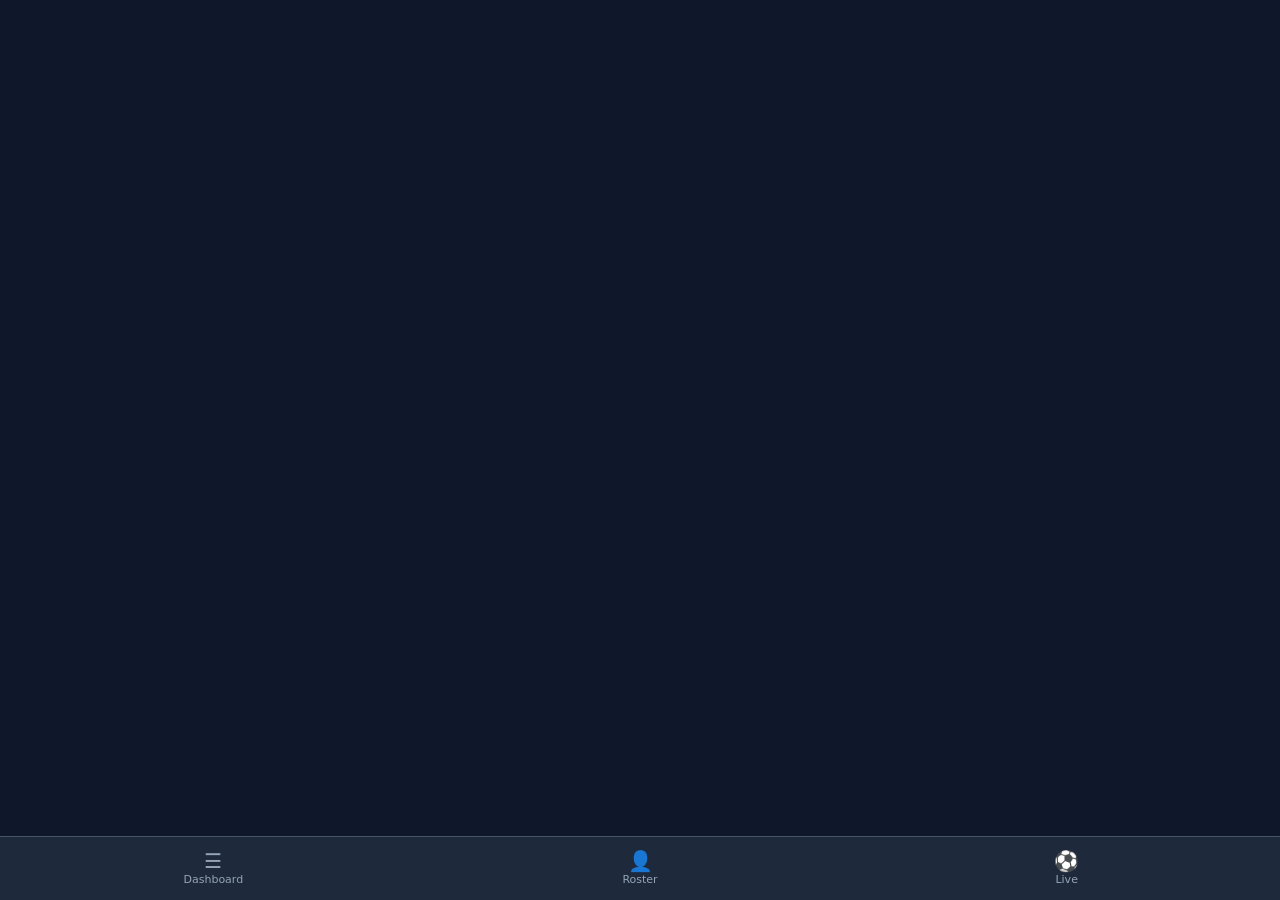
==== game-manager/index.html @ 6c3ba9ce "Add game-manager app scaffold: HTML, CSS, data layer, recommendation engine - index.html: mobile-fir" ====
<!DOCTYPE html>
<html lang="en">
<head>
  <meta charset="UTF-8" />
  <meta name="viewport" content="width=device-width, initial-scale=1.0, maximum-scale=1.0, user-scalable=no" />
  <meta name="theme-color" content="#0f172a" />
  <meta name="apple-mobile-web-app-capable" content="yes" />
  <meta name="apple-mobile-web-app-status-bar-style" content="black-translucent" />
  <title>Soccer Game Day Manager</title>
  <link rel="stylesheet" href="style.css" />
</head>
<body>
  <div id="app">
    <div id="view-container"></div>
    <nav id="bottom-nav">
      <button class="nav-tab" data-view="dashboard">
        <span class="nav-icon">&#9776;</span>
        <span class="nav-label">Dashboard</span>
      </button>
      <button class="nav-tab" data-view="roster">
        <span class="nav-icon">&#128100;</span>
        <span class="nav-label">Roster</span>
      </button>
      <button class="nav-tab nav-tab--live" data-view="live">
        <span class="nav-icon">&#9917;</span>
        <span class="nav-label">Live</span>
      </button>
    </nav>
  </div>

  <div id="modal-overlay" class="modal-overlay hidden"></div>
  <div id="modal-container" class="modal-container hidden"></div>

  <script src="js/data.js"></script>
  <script src="js/recommend.js"></script>
  <script src="js/app.js"></script>
</body>
</html>
---- game-manager/style.css ----
/* ===== CSS CUSTOM PROPERTIES ===== */
:root {
  --bg: #0f172a;
  --surface: #1e293b;
  --surface2: #334155;
  --border: #475569;
  --text: #f1f5f9;
  --muted: #94a3b8;
  --primary: #22c55e;
  --primary-dark: #16a34a;
  --amber: #f59e0b;
  --red: #ef4444;
  --blue: #3b82f6;
  --purple: #8b5cf6;
  --orange: #f97316;

  --band1: #f59e0b;
  --band2: #3b82f6;
  --band3: #6b7280;

  --pos-keeper: #8b5cf6;
  --pos-defense: #ef4444;
  --pos-midfield: #3b82f6;
  --pos-forward: #22c55e;

  --nav-height: 64px;
  --header-height: 56px;
  --radius: 8px;
  --radius-lg: 12px;
}

/* ===== RESET & BASE ===== */
*, *::before, *::after {
  box-sizing: border-box;
  margin: 0;
  padding: 0;
  -webkit-tap-highlight-color: transparent;
}

html, body {
  height: 100%;
  overflow: hidden;
}

body {
  font-family: -apple-system, BlinkMacSystemFont, 'Segoe UI', system-ui, sans-serif;
  background: var(--bg);
  color: var(--text);
  font-size: 16px;
  line-height: 1.5;
  overscroll-behavior: none;
}

button {
  cursor: pointer;
  font-family: inherit;
  border: none;
  background: none;
  color: inherit;
}

input, textarea, select {
  font-family: inherit;
  font-size: inherit;
  color: inherit;
}

/* ===== APP SHELL ===== */
#app {
  display: flex;
  flex-direction: column;
  height: 100dvh;
  height: 100vh;
  overflow: hidden;
}

#view-container {
  flex: 1;
  overflow-y: auto;
  overflow-x: hidden;
  -webkit-overflow-scrolling: touch;
  padding-bottom: var(--nav-height);
}

/* ===== BOTTOM NAV ===== */
#bottom-nav {
  position: fixed;
  bottom: 0;
  left: 0;
  right: 0;
  height: var(--nav-height);
  background: var(--surface);
  border-top: 1px solid var(--border);
  display: flex;
  align-items: stretch;
  z-index: 100;
  padding-bottom: env(safe-area-inset-bottom, 0);
}

.nav-tab {
  flex: 1;
  display: flex;
  flex-direction: column;
  align-items: center;
  justify-content: center;
  gap: 2px;
  color: var(--muted);
  font-size: 11px;
  font-weight: 500;
  transition: color 0.15s;
  min-height: 44px;
  padding: 6px 0;
}

.nav-tab.active {
  color: var(--primary);
}

.nav-tab--live.active {
  color: var(--primary);
}

.nav-icon {
  font-size: 20px;
  line-height: 1;
}

/* ===== COMMON COMPONENTS ===== */
.view {
  min-height: 100%;
  padding-bottom: 80px;
}

.view-header {
  position: sticky;
  top: 0;
  z-index: 50;
  background: var(--bg);
  border-bottom: 1px solid var(--border);
  padding: 12px 16px;
  display: flex;
  align-items: center;
  gap: 10px;
  min-height: var(--header-height);
}

.view-header h1 {
  font-size: 18px;
  font-weight: 700;
  flex: 1;
}

.btn {
  display: inline-flex;
  align-items: center;
  justify-content: center;
  gap: 6px;
  padding: 10px 16px;
  border-radius: var(--radius);
  font-size: 15px;
  font-weight: 600;
  min-height: 44px;
  transition: opacity 0.15s, transform 0.1s;
  cursor: pointer;
}

.btn:active {
  transform: scale(0.97);
  opacity: 0.85;
}

.btn-primary {
  background: var(--primary);
  color: #000;
}

.btn-primary:hover {
  background: var(--primary-dark);
}

.btn-secondary {
  background: var(--surface2);
  color: var(--text);
  border: 1px solid var(--border);
}

.btn-danger {
  background: var(--red);
  color: #fff;
}

.btn-ghost {
  color: var(--primary);
  background: transparent;
  text-decoration: underline;
  font-weight: 500;
}

.btn-sm {
  padding: 6px 12px;
  font-size: 13px;
  min-height: 32px;
}

.btn-full {
  width: 100%;
}

.badge {
  display: inline-flex;
  align-items: center;
  justify-content: center;
  padding: 2px 6px;
  border-radius: 4px;
  font-size: 11px;
  font-weight: 700;
  line-height: 1;
}

.band-dot {
  width: 10px;
  height: 10px;
  border-radius: 50%;
  display: inline-block;
  flex-shrink: 0;
}

.band-dot--1 { background: var(--band1); }
.band-dot--2 { background: var(--band2); }
.band-dot--3 { background: var(--band3); }

.band-badge {
  padding: 2px 7px;
  border-radius: 4px;
  font-size: 11px;
  font-weight: 700;
}

.band-badge--1 { background: var(--band1); color: #000; }
.band-badge--2 { background: var(--band2); color: #fff; }
.band-badge--3 { background: var(--band3); color: #fff; }

.pos-chip {
  display: inline-flex;
  align-items: center;
  padding: 2px 8px;
  border-radius: 4px;
  font-size: 11px;
  font-weight: 600;
}

.pos-chip--keeper { background: rgba(139,92,246,0.2); color: var(--pos-keeper); border: 1px solid rgba(139,92,246,0.4); }
.pos-chip--defense { background: rgba(239,68,68,0.2); color: var(--pos-defense); border: 1px solid rgba(239,68,68,0.4); }
.pos-chip--midfield { background: rgba(59,130,246,0.2); color: var(--pos-midfield); border: 1px solid rgba(59,130,246,0.4); }
.pos-chip--forward { background: rgba(34,197,94,0.2); color: var(--pos-forward); border: 1px solid rgba(34,197,94,0.4); }

.card {
  background: var(--surface);
  border-radius: var(--radius-lg);
  border: 1px solid var(--border);
  padding: 16px;
}

.section-label {
  font-size: 11px;
  font-weight: 700;
  letter-spacing: 0.08em;
  text-transform: uppercase;
  color: var(--muted);
  padding: 12px 16px 6px;
}

/* ===== WARNINGS BANNER ===== */
.warnings-banner {
  position: sticky;
  top: 0;
  z-index: 45;
  background: rgba(245,158,11,0.15);
  border-bottom: 2px solid var(--amber);
  padding: 8px 12px;
}

.warnings-banner.hidden {
  display: none;
}

.warnings-header {
  display: flex;
  align-items: center;
  justify-content: space-between;
  gap: 8px;
  margin-bottom: 4px;
}

.warnings-title {
  font-size: 13px;
  font-weight: 700;
  color: var(--amber);
}

.warnings-dismiss {
  font-size: 18px;
  color: var(--muted);
  line-height: 1;
  padding: 2px 6px;
  min-height: 28px;
  min-width: 28px;
  display: flex;
  align-items: center;
  justify-content: center;
}

.warning-item {
  font-size: 12px;
  color: var(--text);
  padding: 2px 0;
}

.warning-item::before {
  content: '⚠ ';
  color: var(--amber);
}

/* ===== DASHBOARD VIEW ===== */
.dashboard-view {
  padding: 16px;
  display: flex;
  flex-direction: column;
  gap: 16px;
}

.dashboard-logo {
  text-align: center;
  padding: 8px 0;
}

.dashboard-logo h1 {
  font-size: 22px;
  font-weight: 800;
  color: var(--primary);
}

.dashboard-logo p {
  font-size: 13px;
  color: var(--muted);
}

.active-game-card {
  background: linear-gradient(135deg, var(--surface) 0%, rgba(34,197,94,0.1) 100%);
  border: 1px solid var(--primary);
  border-radius: var(--radius-lg);
  padding: 16px;
  display: flex;
  flex-direction: column;
  gap: 10px;
}

.active-game-card .game-meta {
  display: flex;
  align-items: center;
  justify-content: space-between;
}

.active-game-card .opponent {
  font-size: 18px;
  font-weight: 700;
}

.active-game-card .game-score {
  font-size: 24px;
  font-weight: 800;
  color: var(--primary);
  letter-spacing: 0.05em;
}

.active-game-card .quarter-badge {
  font-size: 13px;
  color: var(--muted);
}

.active-game-indicator {
  display: inline-flex;
  align-items: center;
  gap: 5px;
  font-size: 12px;
  color: var(--primary);
  font-weight: 600;
}

.pulse-dot {
  width: 8px;
  height: 8px;
  background: var(--primary);
  border-radius: 50%;
  animation: pulse 1.5s ease-in-out infinite;
}

@keyframes pulse {
  0%, 100% { opacity: 1; transform: scale(1); }
  50% { opacity: 0.5; transform: scale(0.8); }
}

.roster-summary-grid {
  display: grid;
  grid-template-columns: repeat(4, 1fr);
  gap: 8px;
  margin-top: 8px;
}

.roster-stat {
  background: var(--surface2);
  border-radius: var(--radius);
  padding: 10px 8px;
  text-align: center;
}

.roster-stat .stat-val {
  font-size: 20px;
  font-weight: 800;
}

.roster-stat .stat-lbl {
  font-size: 10px;
  color: var(--muted);
  text-transform: uppercase;
  letter-spacing: 0.05em;
}

/* ===== ROSTER VIEW ===== */
.roster-view {
  padding-bottom: 100px;
}

.player-list {
  display: flex;
  flex-direction: column;
  gap: 0;
}

.player-row {
  display: flex;
  align-items: center;
  gap: 10px;
  padding: 12px 16px;
  border-bottom: 1px solid var(--border);
  min-height: 60px;
  cursor: pointer;
  transition: background 0.1s;
  -webkit-user-select: none;
  user-select: none;
}

.player-row:active {
  background: var(--surface2);
}

.player-info {
  flex: 1;
  min-width: 0;
}

.player-name-row {
  display: flex;
  align-items: center;
  gap: 6px;
  flex-wrap: wrap;
}

.player-name {
  font-size: 15px;
  font-weight: 600;
}

.jersey-num {
  font-size: 13px;
  color: var(--muted);
}

.player-positions {
  display: flex;
  gap: 4px;
  flex-wrap: wrap;
  margin-top: 4px;
}

.band-group-header {
  padding: 10px 16px 4px;
  font-size: 12px;
  font-weight: 700;
  color: var(--muted);
  text-transform: uppercase;
  letter-spacing: 0.08em;
  background: var(--bg);
  position: sticky;
  top: var(--header-height);
  z-index: 10;
  border-bottom: 1px solid var(--border);
}

/* FAB */
.fab {
  position: fixed;
  bottom: calc(var(--nav-height) + 16px);
  right: 16px;
  width: 56px;
  height: 56px;
  border-radius: 50%;
  background: var(--primary);
  color: #000;
  font-size: 28px;
  display: flex;
  align-items: center;
  justify-content: center;
  box-shadow: 0 4px 16px rgba(34,197,94,0.4);
  z-index: 60;
  transition: transform 0.15s, box-shadow 0.15s;
  -webkit-user-select: none;
  user-select: none;
}

.fab:active {
  transform: scale(0.92);
  box-shadow: 0 2px 8px rgba(34,197,94,0.3);
}

/* ===== GAME SETUP VIEW ===== */
.setup-view {
  padding: 16px;
  display: flex;
  flex-direction: column;
  gap: 16px;
  padding-bottom: 100px;
}

.form-group {
  display: flex;
  flex-direction: column;
  gap: 6px;
}

.form-label {
  font-size: 13px;
  font-weight: 600;
  color: var(--muted);
  text-transform: uppercase;
  letter-spacing: 0.05em;
}

.form-input {
  background: var(--surface);
  border: 1px solid var(--border);
  border-radius: var(--radius);
  padding: 12px 14px;
  color: var(--text);
  font-size: 16px;
  min-height: 48px;
  width: 100%;
  outline: none;
  transition: border-color 0.15s;
}

.form-input:focus {
  border-color: var(--primary);
}

.formation-control {
  display: flex;
  align-items: center;
  justify-content: space-between;
  padding: 12px 0;
  border-bottom: 1px solid var(--border);
}

.formation-label {
  font-size: 14px;
  font-weight: 600;
  display: flex;
  align-items: center;
  gap: 8px;
}

.formation-stepper {
  display: flex;
  align-items: center;
  gap: 0;
  border: 1px solid var(--border);
  border-radius: var(--radius);
  overflow: hidden;
}

.stepper-btn {
  width: 40px;
  height: 40px;
  display: flex;
  align-items: center;
  justify-content: center;
  font-size: 20px;
  background: var(--surface2);
  color: var(--text);
  border: none;
  cursor: pointer;
  transition: background 0.1s;
}

.stepper-btn:active {
  background: var(--border);
}

.stepper-val {
  width: 40px;
  text-align: center;
  font-size: 18px;
  font-weight: 700;
  background: var(--surface);
  padding: 0 4px;
  line-height: 40px;
}

.attendance-grid {
  display: flex;
  flex-direction: column;
  gap: 0;
  border: 1px solid var(--border);
  border-radius: var(--radius-lg);
  overflow: hidden;
}

.attendance-row {
  display: flex;
  align-items: center;
  gap: 10px;
  padding: 11px 14px;
  border-bottom: 1px solid var(--border);
  cursor: pointer;
  transition: background 0.1s;
  min-height: 52px;
}

.attendance-row:last-child {
  border-bottom: none;
}

.attendance-row:active {
  background: var(--surface2);
}

.attendance-name {
  flex: 1;
  font-size: 14px;
  font-weight: 500;
  min-width: 0;
}

.attendance-band {
  font-size: 11px;
  display: flex;
  align-items: center;
  gap: 4px;
}

.status-pill {
  padding: 3px 10px;
  border-radius: 20px;
  font-size: 12px;
  font-weight: 700;
  white-space: nowrap;
}

.status-pill--expected { background: rgba(148,163,184,0.2); color: var(--muted); }
.status-pill--present { background: rgba(34,197,94,0.2); color: var(--primary); }
.status-pill--absent { background: rgba(239,68,68,0.2); color: var(--red); }
.status-pill--late { background: rgba(245,158,11,0.2); color: var(--amber); }
.status-pill--left_early { background: rgba(249,115,22,0.2); color: var(--orange); }

/* ===== LIVE GAME VIEW ===== */
.live-view {
  display: flex;
  flex-direction: column;
  min-height: 100%;
}

.live-header {
  position: sticky;
  top: 0;
  z-index: 50;
  background: var(--bg);
  border-bottom: 1px solid var(--border);
}

.live-header-top {
  display: flex;
  align-items: center;
  gap: 8px;
  padding: 8px 12px;
}

.live-opponent {
  flex: 1;
  font-size: 16px;
  font-weight: 700;
  white-space: nowrap;
  overflow: hidden;
  text-overflow: ellipsis;
}

.live-score {
  display: flex;
  align-items: center;
  gap: 4px;
  background: var(--surface2);
  border-radius: var(--radius);
  padding: 4px 10px;
}

.score-input {
  width: 32px;
  background: transparent;
  border: none;
  color: var(--primary);
  font-size: 20px;
  font-weight: 800;
  text-align: center;
  outline: none;
  padding: 0;
}

.score-sep {
  font-size: 18px;
  font-weight: 700;
  color: var(--muted);
}

.quarter-tabs {
  display: flex;
  padding: 0 12px 8px;
  gap: 6px;
}

.q-tab {
  flex: 1;
  padding: 6px 0;
  border-radius: var(--radius);
  font-size: 13px;
  font-weight: 700;
  text-align: center;
  background: var(--surface2);
  color: var(--muted);
  border: 1px solid transparent;
  transition: all 0.15s;
  min-height: 36px;
}

.q-tab.active {
  background: rgba(34,197,94,0.15);
  color: var(--primary);
  border-color: var(--primary);
}

.q-tab.past {
  color: var(--text);
  opacity: 0.7;
}

.q-tab.future {
  opacity: 0.4;
}

/* Field Section */
.field-section {
  padding: 8px 12px;
  display: flex;
  flex-direction: column;
  gap: 6px;
}

.field-row {
  display: flex;
  gap: 6px;
}

.field-row--keeper {
  display: flex;
}

.position-slot {
  flex: 1;
  min-height: 80px;
  background: var(--surface);
  border-radius: var(--radius);
  border: 1px solid var(--border);
  border-left-width: 4px;
  display: flex;
  flex-direction: column;
  align-items: center;
  justify-content: center;
  padding: 8px 6px;
  cursor: pointer;
  transition: background 0.1s, transform 0.1s;
  text-align: center;
  position: relative;
  -webkit-user-select: none;
  user-select: none;
}

.position-slot:active {
  background: var(--surface2);
  transform: scale(0.97);
}

.position-slot--keeper { border-left-color: var(--pos-keeper); }
.position-slot--defense { border-left-color: var(--pos-defense); }
.position-slot--midfield { border-left-color: var(--pos-midfield); }
.position-slot--forward { border-left-color: var(--pos-forward); }

.position-slot.readonly {
  cursor: default;
  opacity: 0.75;
}

.position-slot.readonly:active {
  transform: none;
  background: var(--surface);
}

.slot-label {
  font-size: 10px;
  font-weight: 700;
  text-transform: uppercase;
  letter-spacing: 0.05em;
  color: var(--muted);
  margin-bottom: 4px;
}

.slot-player {
  font-size: 13px;
  font-weight: 600;
  color: var(--text);
  word-break: break-word;
  max-width: 100%;
}

.slot-empty {
  font-size: 12px;
  color: var(--muted);
  font-style: italic;
}

.slot-band-dot {
  position: absolute;
  top: 6px;
  right: 6px;
  width: 8px;
  height: 8px;
  border-radius: 50%;
}

.slot-jersey {
  font-size: 11px;
  color: var(--muted);
}

/* Bench Section */
.bench-section {
  padding: 8px 12px;
  border-top: 1px solid var(--border);
}

.bench-header {
  font-size: 13px;
  font-weight: 700;
  color: var(--muted);
  text-transform: uppercase;
  letter-spacing: 0.06em;
  margin-bottom: 8px;
}

.bench-chips {
  display: flex;
  flex-direction: column;
  gap: 6px;
}

.bench-chip {
  display: flex;
  align-items: center;
  gap: 8px;
  background: var(--surface);
  border: 1px solid var(--border);
  border-radius: var(--radius);
  padding: 8px 12px;
  min-height: 44px;
  cursor: pointer;
  transition: background 0.1s;
  -webkit-user-select: none;
  user-select: none;
}

.bench-chip:active {
  background: var(--surface2);
}

.bench-name {
  flex: 1;
  font-size: 14px;
  font-weight: 500;
}

.bench-jersey {
  font-size: 12px;
  color: var(--muted);
}

.quarters-badge {
  background: var(--surface2);
  border-radius: 4px;
  padding: 2px 7px;
  font-size: 11px;
  font-weight: 700;
  color: var(--muted);
}

.needs-min-tag {
  background: rgba(245,158,11,0.2);
  color: var(--amber);
  border-radius: 4px;
  padding: 2px 7px;
  font-size: 10px;
  font-weight: 700;
}

.absent-chip {
  display: flex;
  align-items: center;
  gap: 8px;
  padding: 8px 12px;
  min-height: 44px;
  opacity: 0.45;
}

.absent-name {
  font-size: 14px;
  color: var(--muted);
}

/* Live Footer */
.live-footer {
  position: sticky;
  bottom: var(--nav-height);
  left: 0;
  right: 0;
  background: var(--bg);
  border-top: 1px solid var(--border);
  padding: 10px 12px;
  display: flex;
  gap: 8px;
  z-index: 40;
}

.live-footer .btn {
  font-size: 14px;
}

/* ===== MODAL STYLES ===== */
.modal-overlay {
  position: fixed;
  inset: 0;
  background: rgba(0,0,0,0.6);
  z-index: 200;
  opacity: 0;
  transition: opacity 0.25s;
}

.modal-overlay.visible {
  opacity: 1;
}

.modal-overlay.hidden {
  display: none;
}

.modal-container {
  position: fixed;
  left: 0;
  right: 0;
  bottom: 0;
  z-index: 201;
  max-height: 95dvh;
  max-height: 95vh;
  display: flex;
  flex-direction: column;
  background: var(--surface);
  border-radius: var(--radius-lg) var(--radius-lg) 0 0;
  transform: translateY(100%);
  transition: transform 0.3s cubic-bezier(0.34, 1.56, 0.64, 1);
}

.modal-container.visible {
  transform: translateY(0);
}

.modal-container.hidden {
  display: none;
}

.modal-container.modal-fullscreen {
  top: 0;
  max-height: 100dvh;
  max-height: 100vh;
  border-radius: 0;
}

.modal-handle {
  width: 40px;
  height: 4px;
  background: var(--border);
  border-radius: 2px;
  margin: 10px auto 0;
  flex-shrink: 0;
}

.modal-header {
  display: flex;
  align-items: center;
  gap: 10px;
  padding: 12px 16px;
  border-bottom: 1px solid var(--border);
  flex-shrink: 0;
}

.modal-title {
  flex: 1;
  font-size: 17px;
  font-weight: 700;
}

.modal-close {
  width: 32px;
  height: 32px;
  border-radius: 50%;
  background: var(--surface2);
  display: flex;
  align-items: center;
  justify-content: center;
  font-size: 18px;
  color: var(--muted);
  flex-shrink: 0;
}

.modal-body {
  flex: 1;
  overflow-y: auto;
  -webkit-overflow-scrolling: touch;
}

.modal-footer {
  padding: 12px 16px;
  border-top: 1px solid var(--border);
  flex-shrink: 0;
  padding-bottom: max(12px, env(safe-area-inset-bottom, 12px));
}

/* Player Picker Modal */
.picker-section-header {
  padding: 10px 16px 4px;
  font-size: 11px;
  font-weight: 700;
  letter-spacing: 0.08em;
  text-transform: uppercase;
  color: var(--muted);
}

.picker-section-header--best { color: var(--primary); }
.picker-section-header--good { color: var(--blue); }
.picker-section-header--less { color: var(--muted); }

.picker-current {
  padding: 10px 16px;
  background: rgba(34,197,94,0.08);
  border-bottom: 1px solid var(--border);
  display: flex;
  align-items: center;
  gap: 10px;
}

.picker-current-label {
  font-size: 12px;
  color: var(--muted);
}

.picker-current-name {
  flex: 1;
  font-size: 15px;
  font-weight: 600;
}

.picker-row {
  display: flex;
  align-items: center;
  gap: 10px;
  padding: 13px 16px;
  border-bottom: 1px solid var(--border);
  cursor: pointer;
  min-height: 60px;
  transition: background 0.1s;
  -webkit-user-select: none;
  user-select: none;
}

.picker-row:active {
  background: var(--surface2);
}

.picker-row:last-child {
  border-bottom: none;
}

.picker-name {
  flex: 1;
  font-size: 15px;
  font-weight: 500;
}

.picker-jersey {
  font-size: 13px;
  color: var(--muted);
}

.reason-tag {
  padding: 2px 8px;
  border-radius: 4px;
  font-size: 11px;
  font-weight: 600;
  background: var(--surface2);
  color: var(--muted);
  white-space: nowrap;
}

.reason-tag--best { background: rgba(34,197,94,0.15); color: var(--primary); }
.reason-tag--warn { background: rgba(245,158,11,0.15); color: var(--amber); }
.reason-tag--bad { background: rgba(239,68,68,0.15); color: var(--red); }

/* Player Form Modal */
.player-form {
  padding: 16px;
  display: flex;
  flex-direction: column;
  gap: 16px;
}

.radio-group, .checkbox-group {
  display: flex;
  flex-direction: column;
  gap: 0;
  border: 1px solid var(--border);
  border-radius: var(--radius);
  overflow: hidden;
}

.radio-option, .checkbox-option {
  display: flex;
  align-items: center;
  gap: 10px;
  padding: 12px 14px;
  border-bottom: 1px solid var(--border);
  cursor: pointer;
  min-height: 48px;
  transition: background 0.1s;
}

.radio-option:last-child, .checkbox-option:last-child {
  border-bottom: none;
}

.radio-option:active, .checkbox-option:active {
  background: var(--surface2);
}

.radio-option input, .checkbox-option input {
  width: 18px;
  height: 18px;
  accent-color: var(--primary);
  flex-shrink: 0;
}

.option-label {
  font-size: 15px;
}

.textarea-input {
  background: var(--surface);
  border: 1px solid var(--border);
  border-radius: var(--radius);
  padding: 12px 14px;
  color: var(--text);
  font-size: 15px;
  width: 100%;
  outline: none;
  resize: none;
  min-height: 80px;
  transition: border-color 0.15s;
}

.textarea-input:focus {
  border-color: var(--primary);
}

/* Quarter Transition Modal */
.transition-modal {
  padding: 20px 16px;
  display: flex;
  flex-direction: column;
  gap: 16px;
}

.transition-title {
  font-size: 20px;
  font-weight: 800;
  text-align: center;
}

.transition-summary-item {
  display: flex;
  align-items: flex-start;
  gap: 10px;
  padding: 12px;
  background: var(--bg);
  border-radius: var(--radius);
}

.summary-icon {
  font-size: 20px;
  flex-shrink: 0;
  line-height: 1;
}

.summary-text {
  font-size: 13px;
  line-height: 1.5;
}

.summary-label {
  font-weight: 700;
  margin-bottom: 2px;
}

/* Post Game */
.postgame-view {
  padding: 16px;
  padding-bottom: 100px;
}

.postgame-score {
  text-align: center;
  padding: 20px 0;
}

.postgame-score .final-label {
  font-size: 13px;
  color: var(--muted);
  text-transform: uppercase;
  letter-spacing: 0.1em;
}

.postgame-score .score-display {
  font-size: 48px;
  font-weight: 800;
  color: var(--primary);
  letter-spacing: 0.05em;
}

.postgame-score .vs-text {
  font-size: 16px;
  color: var(--muted);
}

.pt-table {
  width: 100%;
  border-collapse: collapse;
  font-size: 13px;
}

.pt-table th {
  padding: 8px 6px;
  text-align: center;
  color: var(--muted);
  font-weight: 600;
  font-size: 12px;
  border-bottom: 1px solid var(--border);
}

.pt-table th:first-child {
  text-align: left;
  padding-left: 4px;
}

.pt-table td {
  padding: 10px 6px;
  text-align: center;
  border-bottom: 1px solid rgba(71,85,105,0.4);
}

.pt-table td:first-child {
  text-align: left;
  padding-left: 4px;
}

.pt-table tr:last-child td {
  border-bottom: none;
}

.pt-played {
  color: var(--primary);
  font-size: 16px;
}

.pt-total {
  font-weight: 700;
}

/* ===== FEASIBILITY INDICATOR ===== */
.feasibility-bar {
  display: flex;
  align-items: center;
  gap: 8px;
  padding: 6px 12px;
  border-radius: var(--radius);
  font-size: 12px;
  font-weight: 600;
}

.feasibility-bar--on_track { background: rgba(34,197,94,0.12); color: var(--primary); }
.feasibility-bar--at_risk { background: rgba(245,158,11,0.12); color: var(--amber); }
.feasibility-bar--not_feasible { background: rgba(239,68,68,0.12); color: var(--red); }

/* ===== EMPTY STATE ===== */
.empty-state {
  display: flex;
  flex-direction: column;
  align-items: center;
  justify-content: center;
  padding: 48px 24px;
  text-align: center;
  gap: 12px;
}

.empty-icon {
  font-size: 48px;
  opacity: 0.4;
}

.empty-text {
  color: var(--muted);
  font-size: 15px;
}

/* ===== UTILS ===== */
.hidden { display: none !important; }
.text-muted { color: var(--muted); }
.text-sm { font-size: 13px; }
.text-center { text-align: center; }
.mt-4 { margin-top: 4px; }
.mt-8 { margin-top: 8px; }
.mt-12 { margin-top: 12px; }
.mt-16 { margin-top: 16px; }

.divider {
  height: 1px;
  background: var(--border);
  margin: 0 16px;
}

.flex-row {
  display: flex;
  align-items: center;
  gap: 8px;
}

.flex-col {
  display: flex;
  flex-direction: column;
  gap: 8px;
}

/* ===== SCROLL AREAS ===== */
.scroll-x {
  overflow-x: auto;
  -webkit-overflow-scrolling: touch;
  scrollbar-width: none;
}

.scroll-x::-webkit-scrollbar {
  display: none;
}

/* ===== ANIMATIONS ===== */
@keyframes slideUp {
  from { transform: translateY(20px); opacity: 0; }
  to { transform: translateY(0); opacity: 1; }
}

.slide-up {
  animation: slideUp 0.2s ease-out;
}

/* ===== READ-ONLY OVERLAY ===== */
.readonly-notice {
  background: rgba(148,163,184,0.1);
  border: 1px solid var(--border);
  border-radius: var(--radius);
  padding: 8px 12px;
  font-size: 12px;
  color: var(--muted);
  text-align: center;
  margin: 0 12px 8px;
}

/* ===== FORMATION SUMMARY ===== */
.formation-summary {
  display: flex;
  align-items: center;
  gap: 6px;
  flex-wrap: wrap;
}

.formation-chip {
  background: var(--surface2);
  border-radius: 4px;
  padding: 3px 8px;
  font-size: 12px;
  font-weight: 600;
}

/* ===== COLOR OVERRIDES FOR SCORES ===== */
input[type=number]::-webkit-inner-spin-button,
input[type=number]::-webkit-outer-spin-button {
  -webkit-appearance: none;
  margin: 0;
}

input[type=number] {
  -moz-appearance: textfield;
}

/* ===== BACK BUTTON ===== */
.back-btn {
  width: 36px;
  height: 36px;
  display: flex;
  align-items: center;
  justify-content: center;
  border-radius: var(--radius);
  background: var(--surface2);
  font-size: 18px;
  flex-shrink: 0;
  min-height: 44px;
  min-width: 44px;
}

/* ===== TOAST ===== */
.toast {
  position: fixed;
  bottom: calc(var(--nav-height) + 16px);
  left: 50%;
  transform: translateX(-50%) translateY(0);
  background: var(--surface2);
  color: var(--text);
  padding: 10px 20px;
  border-radius: 20px;
  font-size: 14px;
  font-weight: 500;
  z-index: 300;
  white-space: nowrap;
  box-shadow: 0 4px 16px rgba(0,0,0,0.3);
  animation: toastIn 0.2s ease-out;
}

@keyframes toastIn {
  from { opacity: 0; transform: translateX(-50%) translateY(10px); }
  to { opacity: 1; transform: translateX(-50%) translateY(0); }
}

/* ===== KEEPER WILLING BADGE ===== */
.keeper-badge {
  font-size: 10px;
  background: rgba(139,92,246,0.2);
  color: var(--purple);
  border-radius: 4px;
  padding: 1px 6px;
  font-weight: 700;
}

/* ===== ATTENDANCE STATUS INDICATOR ===== */
.status-dot {
  width: 10px;
  height: 10px;
  border-radius: 50%;
  flex-shrink: 0;
}

.status-dot--expected { background: var(--muted); }
.status-dot--present { background: var(--primary); }
.status-dot--absent { background: var(--red); }
.status-dot--late { background: var(--amber); }
.status-dot--left_early { background: var(--orange); }
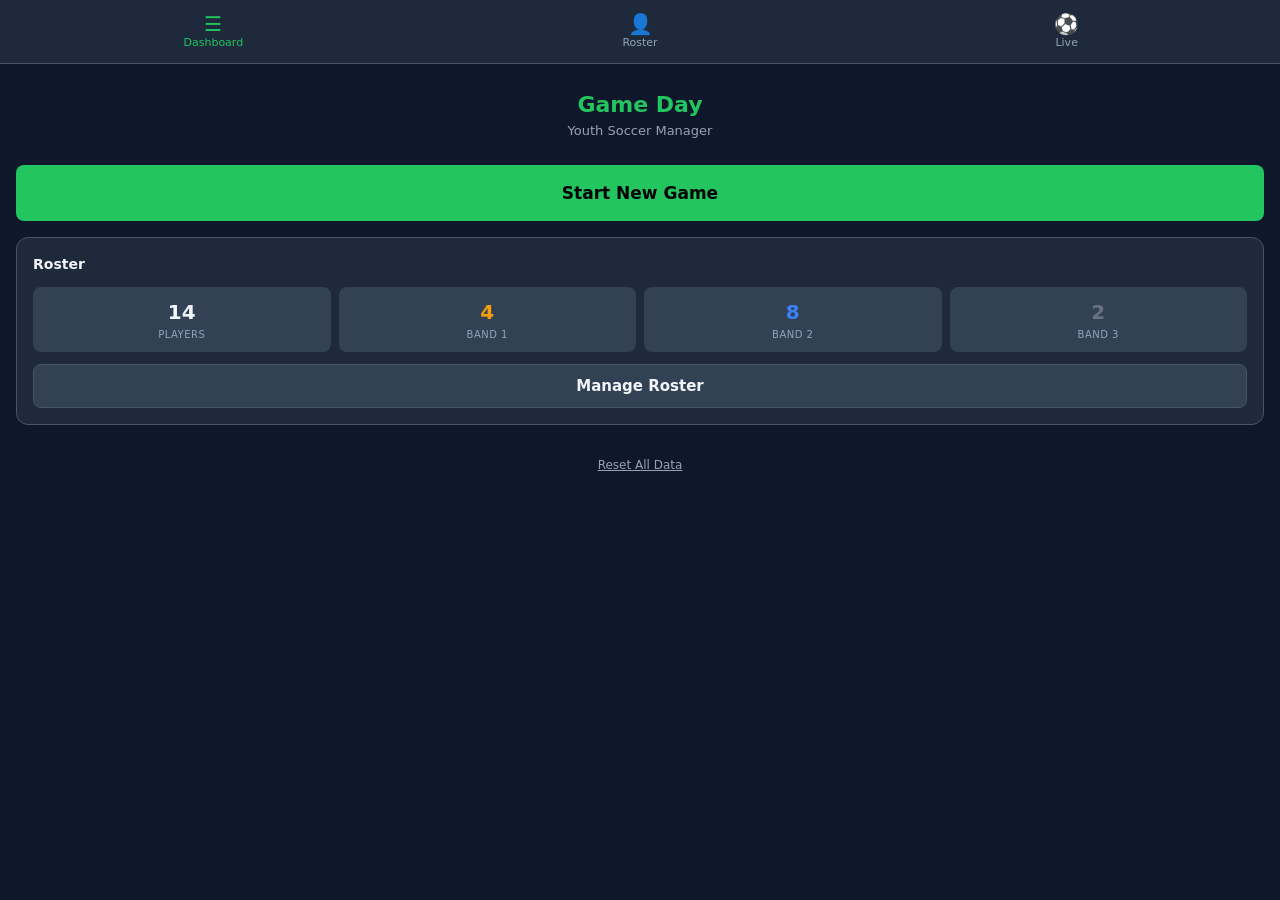
==== commit e1a41adc: "Fix viewport height for mobile Chrome browser chrome - Swap dvh/vh order so 100dvh (dynamic) correct" ====
--- a/game-manager/index.html
+++ b/game-manager/index.html
@@ -2,7 +2,7 @@
 <html lang="en">
 <head>
   <meta charset="UTF-8" />
-  <meta name="viewport" content="width=device-width, initial-scale=1.0, maximum-scale=1.0, user-scalable=no" />
+  <meta name="viewport" content="width=device-width, initial-scale=1.0, maximum-scale=1.0, user-scalable=no, viewport-fit=cover" />
   <meta name="theme-color" content="#0f172a" />
   <meta name="apple-mobile-web-app-capable" content="yes" />
   <meta name="apple-mobile-web-app-status-bar-style" content="black-translucent" />
--- a/game-manager/style.css
+++ b/game-manager/style.css
@@ -69,8 +69,8 @@
 #app {
   display: flex;
   flex-direction: column;
+  height: 100vh;
   height: 100dvh;
-  height: 100vh;
   overflow: hidden;
 }
 
@@ -79,22 +79,22 @@
   overflow-y: auto;
   overflow-x: hidden;
   -webkit-overflow-scrolling: touch;
-  padding-bottom: var(--nav-height);
-}
-
-/* ===== BOTTOM NAV ===== */
+  padding-top: var(--nav-height);
+}
+
+/* ===== TOP NAV ===== */
 #bottom-nav {
   position: fixed;
-  bottom: 0;
+  top: 0;
   left: 0;
   right: 0;
   height: var(--nav-height);
   background: var(--surface);
-  border-top: 1px solid var(--border);
+  border-bottom: 1px solid var(--border);
   display: flex;
   align-items: stretch;
   z-index: 100;
-  padding-bottom: env(safe-area-inset-bottom, 0);
+  padding-top: env(safe-area-inset-top, 0);
 }
 
 .nav-tab {
@@ -500,7 +500,7 @@
 /* FAB */
 .fab {
   position: fixed;
-  bottom: calc(var(--nav-height) + 16px);
+  bottom: 16px;
   right: 16px;
   width: 56px;
   height: 56px;
@@ -861,7 +861,7 @@
 
 /* Bench Section */
 .bench-section {
-  padding: 8px 12px;
+  padding: 8px 12px 80px;
   border-top: 1px solid var(--border);
 }
 
@@ -945,16 +945,18 @@
 /* Live Footer */
 .live-footer {
   position: sticky;
-  bottom: var(--nav-height);
+  bottom: 0;
   left: 0;
   right: 0;
   background: var(--bg);
   border-top: 1px solid var(--border);
   padding: 10px 12px;
+  padding-bottom: max(10px, env(safe-area-inset-bottom, 10px));
   display: flex;
   gap: 8px;
   z-index: 40;
 }
+
 
 .live-footer .btn {
   font-size: 14px;
@@ -1138,6 +1140,12 @@
 .reason-tag--best { background: rgba(34,197,94,0.15); color: var(--primary); }
 .reason-tag--warn { background: rgba(245,158,11,0.15); color: var(--amber); }
 .reason-tag--bad { background: rgba(239,68,68,0.15); color: var(--red); }
+
+.picker-history { display: flex; gap: 5px; margin-right: 6px; }
+.ph-cell { display: flex; flex-direction: column; align-items: center; min-width: 22px; }
+.ph-hdr { font-size: 9px; font-weight: 700; color: var(--muted); letter-spacing: 0.03em; line-height: 1.2; }
+.ph-val { font-size: 11px; font-weight: 600; color: var(--text); line-height: 1.3; }
+.ph-val--bench { color: var(--muted); font-weight: 400; }
 
 /* Player Form Modal */
 .player-form {
@@ -1459,7 +1467,7 @@
 /* ===== TOAST ===== */
 .toast {
   position: fixed;
-  bottom: calc(var(--nav-height) + 16px);
+  bottom: 16px;
   left: 50%;
   transform: translateX(-50%) translateY(0);
   background: var(--surface2);
